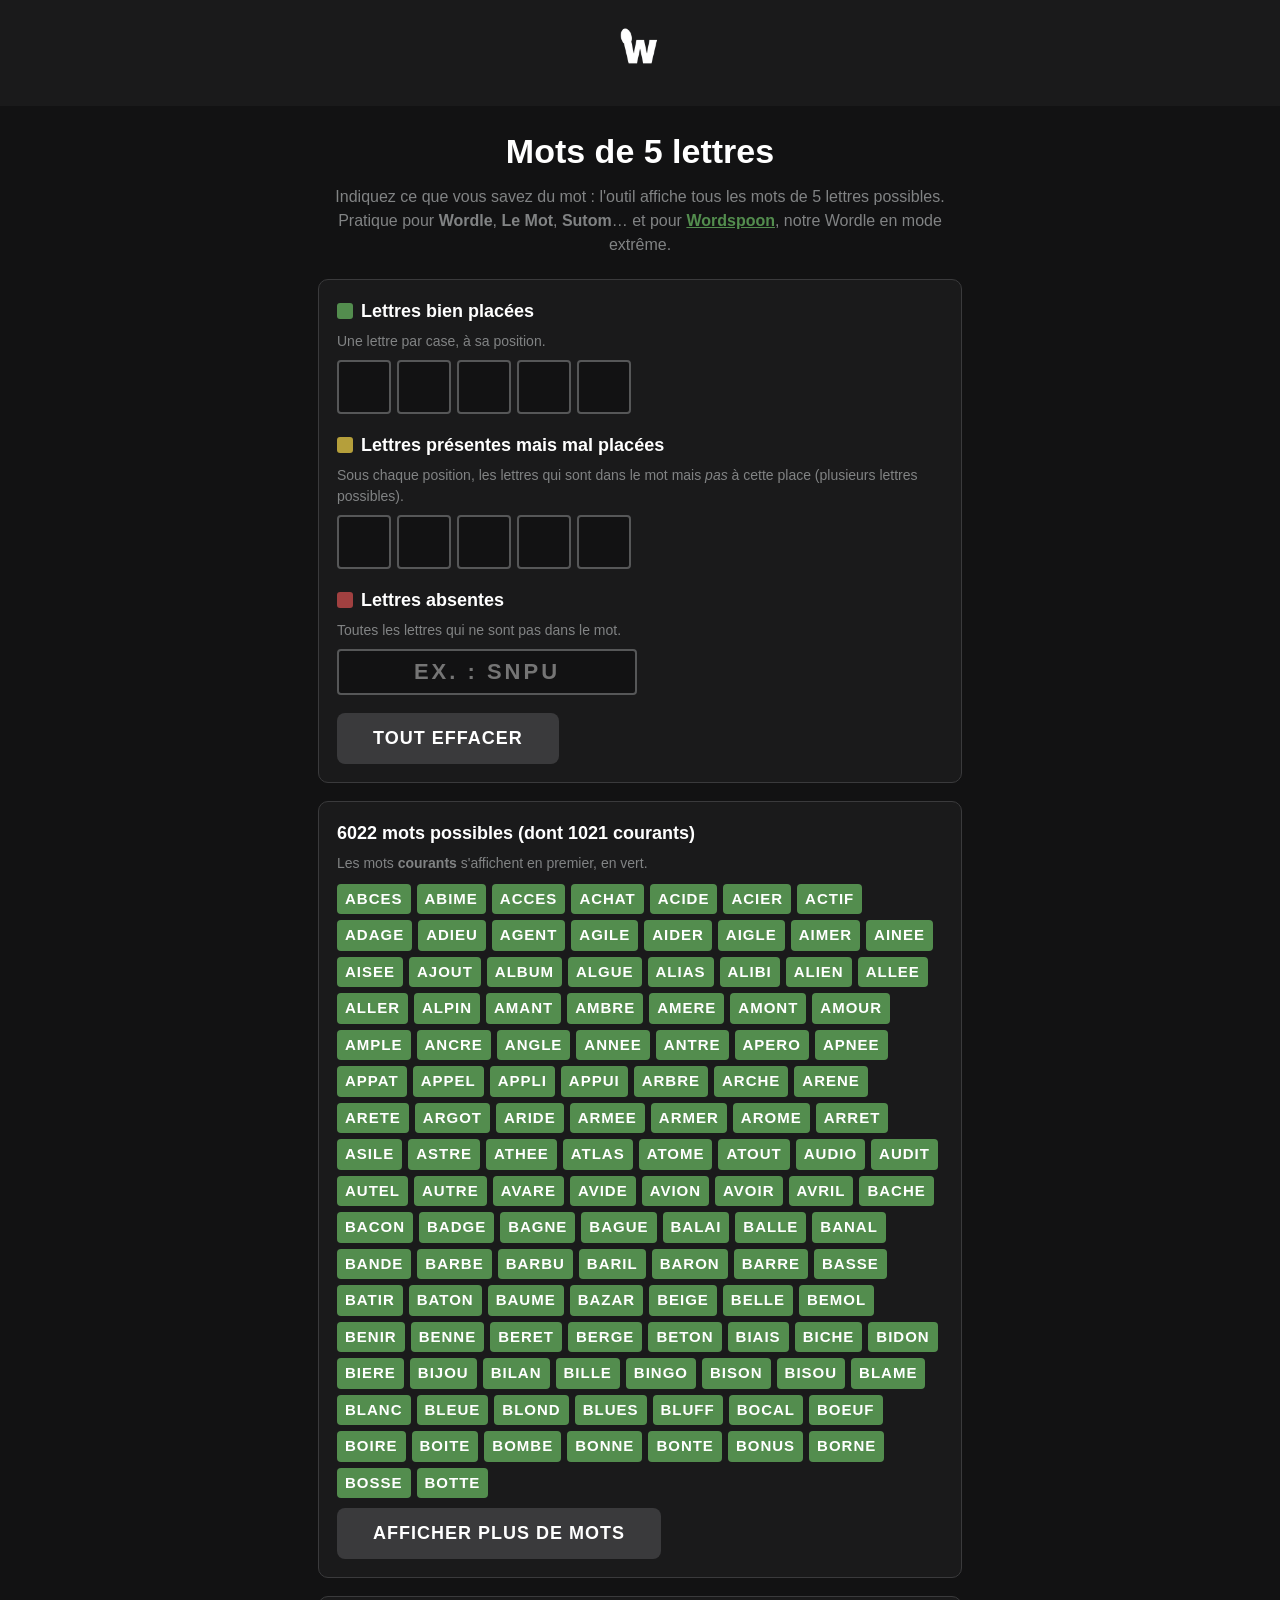
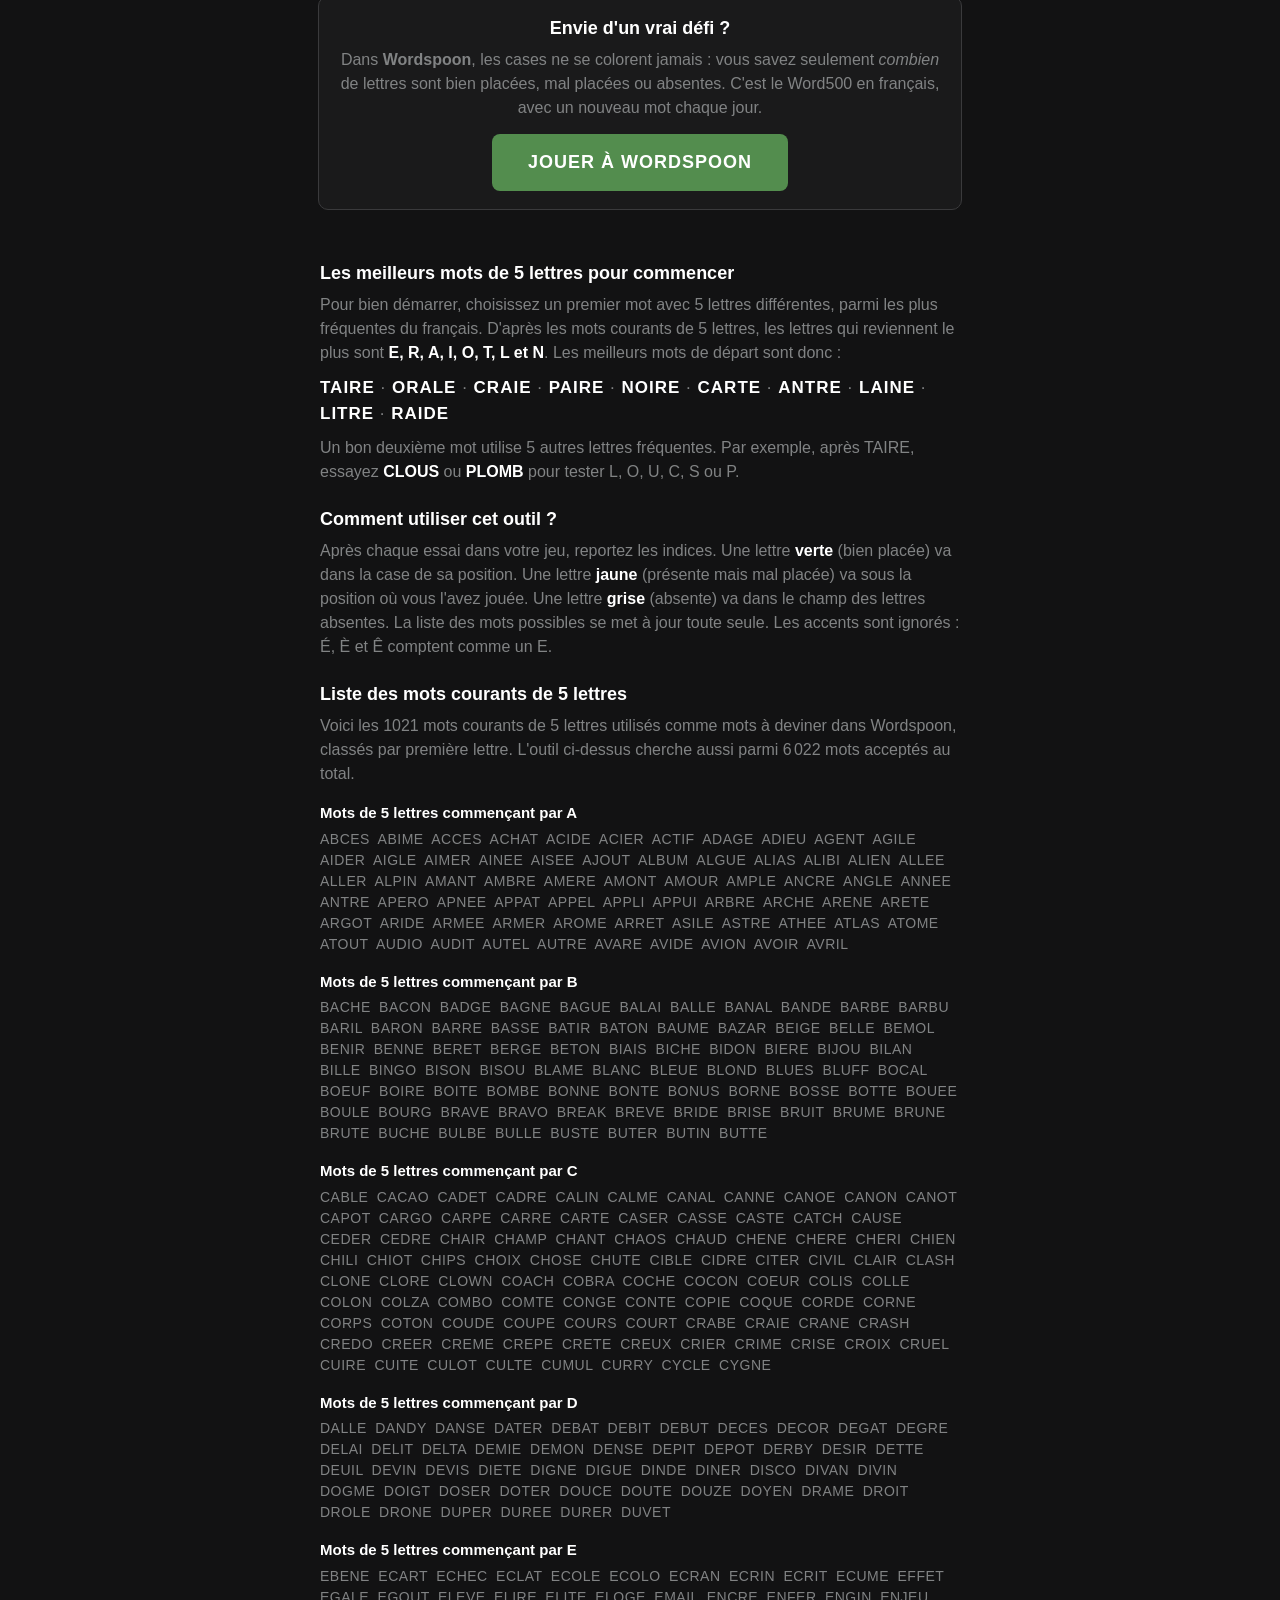
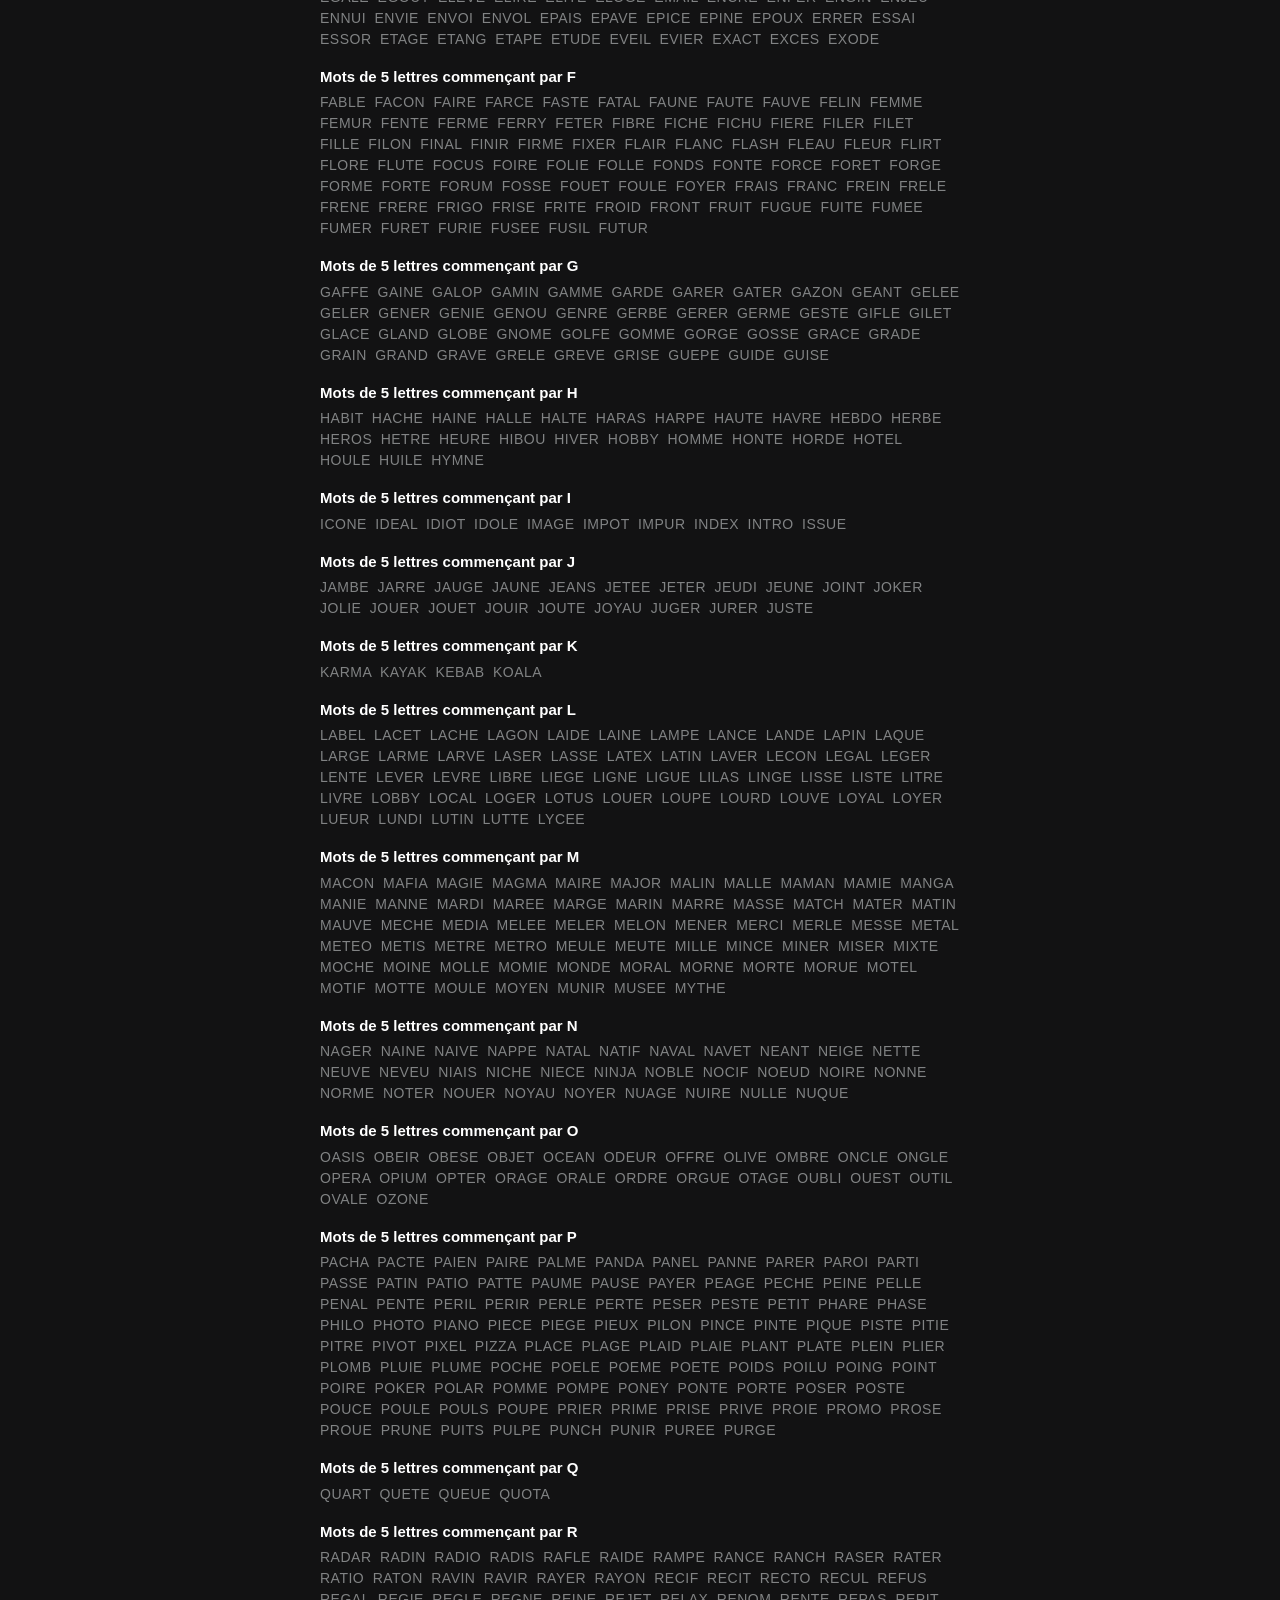
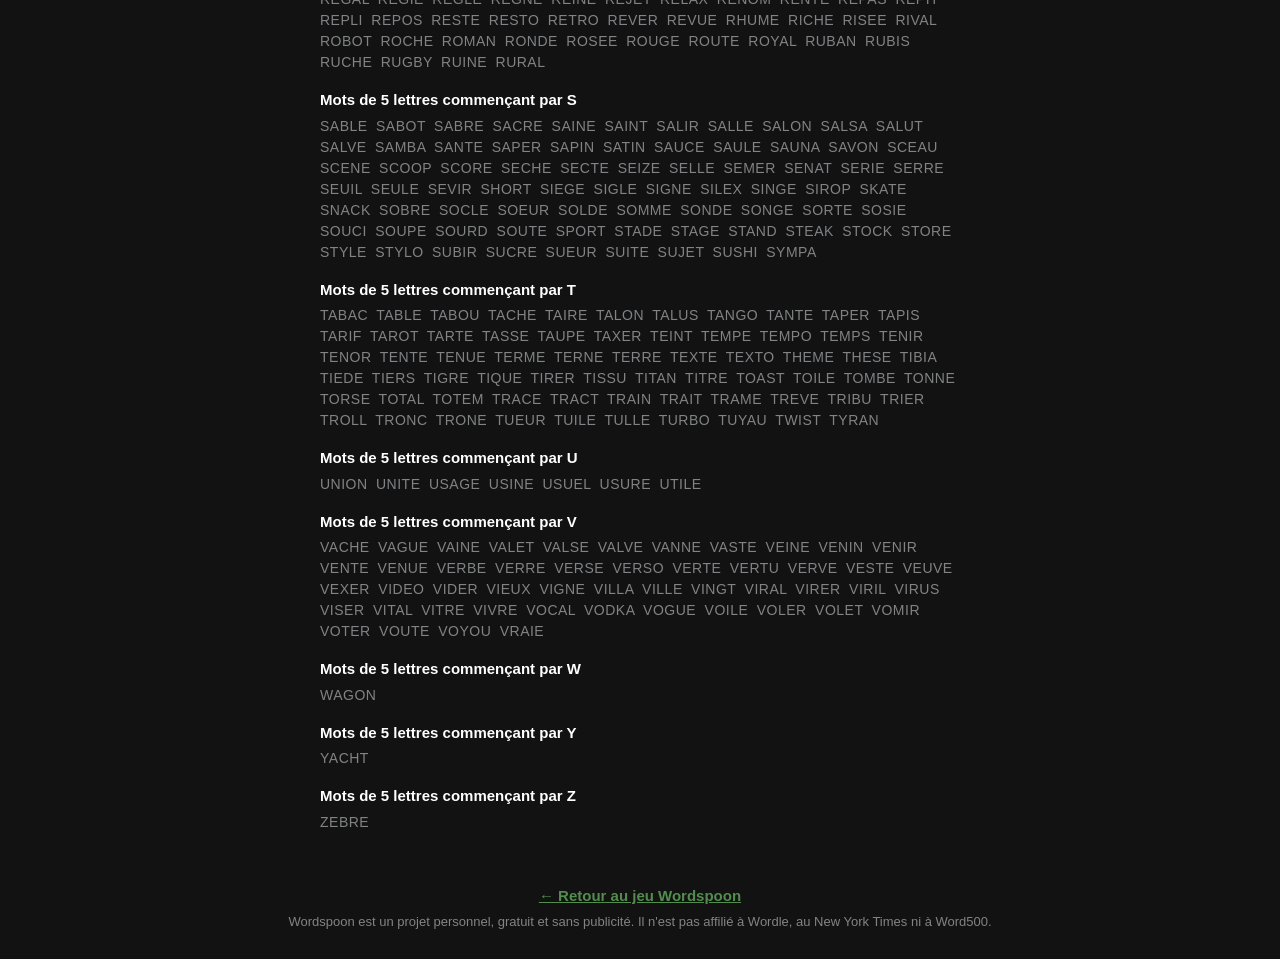
==== mots-5-lettres.html @ eb5b137f "Add files via upload" ====
<!DOCTYPE html>
<html lang="fr">
<head>
    <meta charset="UTF-8">
    <meta name="viewport" content="width=device-width, initial-scale=1.0">
    <title>Mots de 5 lettres : outil gratuit pour trouver le mot (Wordle, Le Mot, Sutom)</title>
    <meta name="description" content="Trouvez tous les mots de 5 lettres possibles en français à partir des lettres bien placées, mal placées et absentes. Outil gratuit d'aide pour Wordle, Le Mot, Sutom et Wordspoon, avec les meilleurs mots pour commencer.">
    <link rel="canonical" href="https://sp0in.github.io/mots-5-lettres.html">
    <meta name="theme-color" content="#121213">

    <meta property="og:type" content="website">
    <meta property="og:site_name" content="Wordspoon">
    <meta property="og:locale" content="fr_FR">
    <meta property="og:url" content="https://sp0in.github.io/mots-5-lettres.html">
    <meta property="og:title" content="Mots de 5 lettres : trouvez le mot en quelques secondes">
    <meta property="og:description" content="Indiquez les lettres que vous connaissez, l'outil vous donne tous les mots possibles.">
    <meta property="og:image" content="https://sp0in.github.io/apercu.png">
    <meta name="twitter:card" content="summary_large_image">

    <link rel="icon" type="image/png" sizes="64x64" href="favicon.png">
    <link rel="apple-touch-icon" href="apple-touch-icon.png">
    <link rel="stylesheet" href="style.css">

    <script data-goatcounter="https://sp0in.goatcounter.com/count" async src="https://gc.zgo.at/count.js"></script>
</head>
<body class="page-outil">

    <header>
        <div class="entete-cote"></div>
        <a href="./" title="Jouer à Wordspoon"><img src="logo.png" alt="Logo Wordspoon" id="logo-site" width="256" height="256"></a>
        <div class="entete-cote droite"></div>
    </header>

    <main class="outil">
        <h1>Mots de 5 lettres</h1>
        <p class="intro">Indiquez ce que vous savez du mot : l'outil affiche tous les mots de 5 lettres possibles. Pratique pour <strong>Wordle</strong>, <strong>Le Mot</strong>, <strong>Sutom</strong>… et pour <a href="./">Wordspoon</a>, notre Wordle en mode extrême.</p>

        <section class="filtres" aria-label="Lettres connues">
            <div class="filtre">
                <h2><span class="pastille vert"></span> Lettres bien placées</h2>
                <p class="aide">Une lettre par case, à sa position.</p>
                <div class="cases-saisie" id="saisie-vertes">
                    <input maxlength="1" aria-label="Lettre 1" autocomplete="off" autocapitalize="characters">
                    <input maxlength="1" aria-label="Lettre 2" autocomplete="off" autocapitalize="characters">
                    <input maxlength="1" aria-label="Lettre 3" autocomplete="off" autocapitalize="characters">
                    <input maxlength="1" aria-label="Lettre 4" autocomplete="off" autocapitalize="characters">
                    <input maxlength="1" aria-label="Lettre 5" autocomplete="off" autocapitalize="characters">
                </div>
            </div>

            <div class="filtre">
                <h2><span class="pastille jaune"></span> Lettres présentes mais mal placées</h2>
                <p class="aide">Sous chaque position, les lettres qui sont dans le mot mais <em>pas</em> à cette place (plusieurs lettres possibles).</p>
                <div class="cases-saisie" id="saisie-jaunes">
                    <input aria-label="Pas en position 1" autocomplete="off" autocapitalize="characters">
                    <input aria-label="Pas en position 2" autocomplete="off" autocapitalize="characters">
                    <input aria-label="Pas en position 3" autocomplete="off" autocapitalize="characters">
                    <input aria-label="Pas en position 4" autocomplete="off" autocapitalize="characters">
                    <input aria-label="Pas en position 5" autocomplete="off" autocapitalize="characters">
                </div>
            </div>

            <div class="filtre">
                <h2><span class="pastille rouge"></span> Lettres absentes</h2>
                <p class="aide">Toutes les lettres qui ne sont pas dans le mot.</p>
                <input id="saisie-absentes" class="saisie-longue" placeholder="ex. : SNPU" aria-label="Lettres absentes" autocomplete="off" autocapitalize="characters">
            </div>

            <button id="btn-effacer" class="btn-action secondaire">Tout effacer</button>
        </section>

        <section class="resultats" aria-live="polite">
            <h2 id="resultats-titre">Mots possibles</h2>
            <p class="aide">Les mots <strong>courants</strong> s'affichent en premier, en vert.</p>
            <div id="resultats-liste"></div>
            <button id="btn-plus" class="btn-action secondaire invisible">Afficher plus de mots</button>
        </section>

        <section class="cta-jeu">
            <h2>Envie d'un vrai défi ?</h2>
            <p>Dans <strong>Wordspoon</strong>, les cases ne se colorent jamais : vous savez seulement <em>combien</em> de lettres sont bien placées, mal placées ou absentes. C'est le Word500 en français, avec un nouveau mot chaque jour.</p>
            <a class="btn-action" href="./">Jouer à Wordspoon</a>
        </section>

        <article class="texte-seo">
            <h2>Les meilleurs mots de 5 lettres pour commencer</h2>
            <p>Pour bien démarrer, choisissez un premier mot avec 5 lettres différentes, parmi les plus fréquentes du français. D'après les mots courants de 5 lettres, les lettres qui reviennent le plus sont <strong>E, R, A, I, O, T, L et N</strong>. Les meilleurs mots de départ sont donc :</p>
            <p class="liste-depart"><strong>TAIRE</strong> · <strong>ORALE</strong> · <strong>CRAIE</strong> · <strong>PAIRE</strong> · <strong>NOIRE</strong> · <strong>CARTE</strong> · <strong>ANTRE</strong> · <strong>LAINE</strong> · <strong>LITRE</strong> · <strong>RAIDE</strong></p>
            <p>Un bon deuxième mot utilise 5 autres lettres fréquentes. Par exemple, après TAIRE, essayez <strong>CLOUS</strong> ou <strong>PLOMB</strong> pour tester L, O, U, C, S ou P.</p>

            <h2>Comment utiliser cet outil ?</h2>
            <p>Après chaque essai dans votre jeu, reportez les indices. Une lettre <strong>verte</strong> (bien placée) va dans la case de sa position. Une lettre <strong>jaune</strong> (présente mais mal placée) va sous la position où vous l'avez jouée. Une lettre <strong>grise</strong> (absente) va dans le champ des lettres absentes. La liste des mots possibles se met à jour toute seule. Les accents sont ignorés : É, È et Ê comptent comme un E.</p>

            <h2>Liste des mots courants de 5 lettres</h2>
            <p>Voici les 1021 mots courants de 5 lettres utilisés comme mots à deviner dans Wordspoon, classés par première lettre. L'outil ci-dessus cherche aussi parmi 6 022 mots acceptés au total.</p>
            <h3>Mots de 5 lettres commençant par A</h3>
            <p class="liste-mots">ABCES ABIME ACCES ACHAT ACIDE ACIER ACTIF ADAGE ADIEU AGENT AGILE AIDER AIGLE AIMER AINEE AISEE AJOUT ALBUM ALGUE ALIAS ALIBI ALIEN ALLEE ALLER ALPIN AMANT AMBRE AMERE AMONT AMOUR AMPLE ANCRE ANGLE ANNEE ANTRE APERO APNEE APPAT APPEL APPLI APPUI ARBRE ARCHE ARENE ARETE ARGOT ARIDE ARMEE ARMER AROME ARRET ASILE ASTRE ATHEE ATLAS ATOME ATOUT AUDIO AUDIT AUTEL AUTRE AVARE AVIDE AVION AVOIR AVRIL</p>
            <h3>Mots de 5 lettres commençant par B</h3>
            <p class="liste-mots">BACHE BACON BADGE BAGNE BAGUE BALAI BALLE BANAL BANDE BARBE BARBU BARIL BARON BARRE BASSE BATIR BATON BAUME BAZAR BEIGE BELLE BEMOL BENIR BENNE BERET BERGE BETON BIAIS BICHE BIDON BIERE BIJOU BILAN BILLE BINGO BISON BISOU BLAME BLANC BLEUE BLOND BLUES BLUFF BOCAL BOEUF BOIRE BOITE BOMBE BONNE BONTE BONUS BORNE BOSSE BOTTE BOUEE BOULE BOURG BRAVE BRAVO BREAK BREVE BRIDE BRISE BRUIT BRUME BRUNE BRUTE BUCHE BULBE BULLE BUSTE BUTER BUTIN BUTTE</p>
            <h3>Mots de 5 lettres commençant par C</h3>
            <p class="liste-mots">CABLE CACAO CADET CADRE CALIN CALME CANAL CANNE CANOE CANON CANOT CAPOT CARGO CARPE CARRE CARTE CASER CASSE CASTE CATCH CAUSE CEDER CEDRE CHAIR CHAMP CHANT CHAOS CHAUD CHENE CHERE CHERI CHIEN CHILI CHIOT CHIPS CHOIX CHOSE CHUTE CIBLE CIDRE CITER CIVIL CLAIR CLASH CLONE CLORE CLOWN COACH COBRA COCHE COCON COEUR COLIS COLLE COLON COLZA COMBO COMTE CONGE CONTE COPIE COQUE CORDE CORNE CORPS COTON COUDE COUPE COURS COURT CRABE CRAIE CRANE CRASH CREDO CREER CREME CREPE CRETE CREUX CRIER CRIME CRISE CROIX CRUEL CUIRE CUITE CULOT CULTE CUMUL CURRY CYCLE CYGNE</p>
            <h3>Mots de 5 lettres commençant par D</h3>
            <p class="liste-mots">DALLE DANDY DANSE DATER DEBAT DEBIT DEBUT DECES DECOR DEGAT DEGRE DELAI DELIT DELTA DEMIE DEMON DENSE DEPIT DEPOT DERBY DESIR DETTE DEUIL DEVIN DEVIS DIETE DIGNE DIGUE DINDE DINER DISCO DIVAN DIVIN DOGME DOIGT DOSER DOTER DOUCE DOUTE DOUZE DOYEN DRAME DROIT DROLE DRONE DUPER DUREE DURER DUVET</p>
            <h3>Mots de 5 lettres commençant par E</h3>
            <p class="liste-mots">EBENE ECART ECHEC ECLAT ECOLE ECOLO ECRAN ECRIN ECRIT ECUME EFFET EGALE EGOUT ELEVE ELIRE ELITE ELOGE EMAIL ENCRE ENFER ENGIN ENJEU ENNUI ENVIE ENVOI ENVOL EPAIS EPAVE EPICE EPINE EPOUX ERRER ESSAI ESSOR ETAGE ETANG ETAPE ETUDE EVEIL EVIER EXACT EXCES EXODE</p>
            <h3>Mots de 5 lettres commençant par F</h3>
            <p class="liste-mots">FABLE FACON FAIRE FARCE FASTE FATAL FAUNE FAUTE FAUVE FELIN FEMME FEMUR FENTE FERME FERRY FETER FIBRE FICHE FICHU FIERE FILER FILET FILLE FILON FINAL FINIR FIRME FIXER FLAIR FLANC FLASH FLEAU FLEUR FLIRT FLORE FLUTE FOCUS FOIRE FOLIE FOLLE FONDS FONTE FORCE FORET FORGE FORME FORTE FORUM FOSSE FOUET FOULE FOYER FRAIS FRANC FREIN FRELE FRENE FRERE FRIGO FRISE FRITE FROID FRONT FRUIT FUGUE FUITE FUMEE FUMER FURET FURIE FUSEE FUSIL FUTUR</p>
            <h3>Mots de 5 lettres commençant par G</h3>
            <p class="liste-mots">GAFFE GAINE GALOP GAMIN GAMME GARDE GARER GATER GAZON GEANT GELEE GELER GENER GENIE GENOU GENRE GERBE GERER GERME GESTE GIFLE GILET GLACE GLAND GLOBE GNOME GOLFE GOMME GORGE GOSSE GRACE GRADE GRAIN GRAND GRAVE GRELE GREVE GRISE GUEPE GUIDE GUISE</p>
            <h3>Mots de 5 lettres commençant par H</h3>
            <p class="liste-mots">HABIT HACHE HAINE HALLE HALTE HARAS HARPE HAUTE HAVRE HEBDO HERBE HEROS HETRE HEURE HIBOU HIVER HOBBY HOMME HONTE HORDE HOTEL HOULE HUILE HYMNE</p>
            <h3>Mots de 5 lettres commençant par I</h3>
            <p class="liste-mots">ICONE IDEAL IDIOT IDOLE IMAGE IMPOT IMPUR INDEX INTRO ISSUE</p>
            <h3>Mots de 5 lettres commençant par J</h3>
            <p class="liste-mots">JAMBE JARRE JAUGE JAUNE JEANS JETEE JETER JEUDI JEUNE JOINT JOKER JOLIE JOUER JOUET JOUIR JOUTE JOYAU JUGER JURER JUSTE</p>
            <h3>Mots de 5 lettres commençant par K</h3>
            <p class="liste-mots">KARMA KAYAK KEBAB KOALA</p>
            <h3>Mots de 5 lettres commençant par L</h3>
            <p class="liste-mots">LABEL LACET LACHE LAGON LAIDE LAINE LAMPE LANCE LANDE LAPIN LAQUE LARGE LARME LARVE LASER LASSE LATEX LATIN LAVER LECON LEGAL LEGER LENTE LEVER LEVRE LIBRE LIEGE LIGNE LIGUE LILAS LINGE LISSE LISTE LITRE LIVRE LOBBY LOCAL LOGER LOTUS LOUER LOUPE LOURD LOUVE LOYAL LOYER LUEUR LUNDI LUTIN LUTTE LYCEE</p>
            <h3>Mots de 5 lettres commençant par M</h3>
            <p class="liste-mots">MACON MAFIA MAGIE MAGMA MAIRE MAJOR MALIN MALLE MAMAN MAMIE MANGA MANIE MANNE MARDI MAREE MARGE MARIN MARRE MASSE MATCH MATER MATIN MAUVE MECHE MEDIA MELEE MELER MELON MENER MERCI MERLE MESSE METAL METEO METIS METRE METRO MEULE MEUTE MILLE MINCE MINER MISER MIXTE MOCHE MOINE MOLLE MOMIE MONDE MORAL MORNE MORTE MORUE MOTEL MOTIF MOTTE MOULE MOYEN MUNIR MUSEE MYTHE</p>
            <h3>Mots de 5 lettres commençant par N</h3>
            <p class="liste-mots">NAGER NAINE NAIVE NAPPE NATAL NATIF NAVAL NAVET NEANT NEIGE NETTE NEUVE NEVEU NIAIS NICHE NIECE NINJA NOBLE NOCIF NOEUD NOIRE NONNE NORME NOTER NOUER NOYAU NOYER NUAGE NUIRE NULLE NUQUE</p>
            <h3>Mots de 5 lettres commençant par O</h3>
            <p class="liste-mots">OASIS OBEIR OBESE OBJET OCEAN ODEUR OFFRE OLIVE OMBRE ONCLE ONGLE OPERA OPIUM OPTER ORAGE ORALE ORDRE ORGUE OTAGE OUBLI OUEST OUTIL OVALE OZONE</p>
            <h3>Mots de 5 lettres commençant par P</h3>
            <p class="liste-mots">PACHA PACTE PAIEN PAIRE PALME PANDA PANEL PANNE PARER PAROI PARTI PASSE PATIN PATIO PATTE PAUME PAUSE PAYER PEAGE PECHE PEINE PELLE PENAL PENTE PERIL PERIR PERLE PERTE PESER PESTE PETIT PHARE PHASE PHILO PHOTO PIANO PIECE PIEGE PIEUX PILON PINCE PINTE PIQUE PISTE PITIE PITRE PIVOT PIXEL PIZZA PLACE PLAGE PLAID PLAIE PLANT PLATE PLEIN PLIER PLOMB PLUIE PLUME POCHE POELE POEME POETE POIDS POILU POING POINT POIRE POKER POLAR POMME POMPE PONEY PONTE PORTE POSER POSTE POUCE POULE POULS POUPE PRIER PRIME PRISE PRIVE PROIE PROMO PROSE PROUE PRUNE PUITS PULPE PUNCH PUNIR PUREE PURGE</p>
            <h3>Mots de 5 lettres commençant par Q</h3>
            <p class="liste-mots">QUART QUETE QUEUE QUOTA</p>
            <h3>Mots de 5 lettres commençant par R</h3>
            <p class="liste-mots">RADAR RADIN RADIO RADIS RAFLE RAIDE RAMPE RANCE RANCH RASER RATER RATIO RATON RAVIN RAVIR RAYER RAYON RECIF RECIT RECTO RECUL REFUS REGAL REGIE REGLE REGNE REINE REJET RELAX RENOM RENTE REPAS REPIT REPLI REPOS RESTE RESTO RETRO REVER REVUE RHUME RICHE RISEE RIVAL ROBOT ROCHE ROMAN RONDE ROSEE ROUGE ROUTE ROYAL RUBAN RUBIS RUCHE RUGBY RUINE RURAL</p>
            <h3>Mots de 5 lettres commençant par S</h3>
            <p class="liste-mots">SABLE SABOT SABRE SACRE SAINE SAINT SALIR SALLE SALON SALSA SALUT SALVE SAMBA SANTE SAPER SAPIN SATIN SAUCE SAULE SAUNA SAVON SCEAU SCENE SCOOP SCORE SECHE SECTE SEIZE SELLE SEMER SENAT SERIE SERRE SEUIL SEULE SEVIR SHORT SIEGE SIGLE SIGNE SILEX SINGE SIROP SKATE SNACK SOBRE SOCLE SOEUR SOLDE SOMME SONDE SONGE SORTE SOSIE SOUCI SOUPE SOURD SOUTE SPORT STADE STAGE STAND STEAK STOCK STORE STYLE STYLO SUBIR SUCRE SUEUR SUITE SUJET SUSHI SYMPA</p>
            <h3>Mots de 5 lettres commençant par T</h3>
            <p class="liste-mots">TABAC TABLE TABOU TACHE TAIRE TALON TALUS TANGO TANTE TAPER TAPIS TARIF TAROT TARTE TASSE TAUPE TAXER TEINT TEMPE TEMPO TEMPS TENIR TENOR TENTE TENUE TERME TERNE TERRE TEXTE TEXTO THEME THESE TIBIA TIEDE TIERS TIGRE TIQUE TIRER TISSU TITAN TITRE TOAST TOILE TOMBE TONNE TORSE TOTAL TOTEM TRACE TRACT TRAIN TRAIT TRAME TREVE TRIBU TRIER TROLL TRONC TRONE TUEUR TUILE TULLE TURBO TUYAU TWIST TYRAN</p>
            <h3>Mots de 5 lettres commençant par U</h3>
            <p class="liste-mots">UNION UNITE USAGE USINE USUEL USURE UTILE</p>
            <h3>Mots de 5 lettres commençant par V</h3>
            <p class="liste-mots">VACHE VAGUE VAINE VALET VALSE VALVE VANNE VASTE VEINE VENIN VENIR VENTE VENUE VERBE VERRE VERSE VERSO VERTE VERTU VERVE VESTE VEUVE VEXER VIDEO VIDER VIEUX VIGNE VILLA VILLE VINGT VIRAL VIRER VIRIL VIRUS VISER VITAL VITRE VIVRE VOCAL VODKA VOGUE VOILE VOLER VOLET VOMIR VOTER VOUTE VOYOU VRAIE</p>
            <h3>Mots de 5 lettres commençant par W</h3>
            <p class="liste-mots">WAGON</p>
            <h3>Mots de 5 lettres commençant par Y</h3>
            <p class="liste-mots">YACHT</p>
            <h3>Mots de 5 lettres commençant par Z</h3>
            <p class="liste-mots">ZEBRE</p>
        </article>
    </main>

    <footer class="pied-outil">
        <a href="./">← Retour au jeu Wordspoon</a>
        <p>Wordspoon est un projet personnel, gratuit et sans publicité. Il n'est pas affilié à Wordle, au New York Times ni à Word500.</p>
    </footer>

    <script src="mots.js"></script>
    <script src="solutions.js"></script>
    <script src="outil-mots.js"></script>
</body>
</html>
---- style.css ----
/* --- 1. VARIABLES --- */
:root {
    --couleur-fond: #121213;
    --couleur-en-tete: #1a1a1b;
    --couleur-texte: #ffffff;
    --couleur-texte-doux: #818384;
    --bordure-vide: #3a3a3c;
    --bordure-remplie: #565758;

    --couleur-correct: #538d4e;
    --couleur-present: #b59f3b;
    --couleur-absent: #3a3a3c;
    --couleur-rouge: #a04040;

    --touche-clavier: #818384;

    /* Taille d'une case : suit la hauteur ET la largeur de l'écran (mobile paysage compris) */
    --taille-case: clamp(22px, min(5.4vh, 10vw), 58px);
    --espace: clamp(3px, 0.8vh, 5px);
}

/* --- 2. GLOBAL --- */
* {
    box-sizing: border-box;
    margin: 0;
    padding: 0;
}

body {
    background-color: var(--couleur-fond);
    color: var(--couleur-texte);
    font-family: 'Clear Sans', 'Helvetica Neue', Arial, sans-serif;
    display: flex;
    flex-direction: column;
    align-items: center;
    min-height: 100vh;
    min-height: 100dvh;
    overflow-x: hidden;
}

button {
    font-family: inherit;
    font-weight: bold;
    border: none;
    cursor: pointer;
    color: var(--couleur-texte);
    touch-action: manipulation;
    user-select: none;
    -webkit-user-select: none;
}

.invisible {
    display: none !important;
}

/* --- 3. EN-TÊTE --- */
header {
    width: 100%;
    background-color: var(--couleur-en-tete);
    display: grid;
    grid-template-columns: 1fr auto 1fr;
    align-items: center;
    padding: clamp(4px, 1.2vh, 12px) clamp(10px, 3vw, 24px);
}

.entete-cote {
    display: flex;
}

.entete-cote.droite {
    justify-content: flex-end;
}

#logo-site {
    height: clamp(40px, 9vh, 80px);
    width: auto;
    cursor: pointer;
    transition: transform 0.2s;
    filter: invert(1);
    touch-action: manipulation;
}

#logo-site:active {
    transform: scale(0.9);
}

.btn-icone {
    width: 38px;
    height: 38px;
    border-radius: 50%;
    background: transparent;
    border: 2px solid var(--bordure-remplie);
    font-size: 20px;
    display: flex;
    align-items: center;
    justify-content: center;
    transition: background-color 0.2s;
}

.btn-icone:hover {
    background-color: var(--bordure-vide);
}

/* --- 4. CHOIX DU MODE --- */
#choix-mode {
    display: flex;
    gap: 4px;
    margin: clamp(6px, 1.5vh, 16px) 0;
    padding: 4px;
    background-color: var(--couleur-en-tete);
    border-radius: 999px;
}

#choix-mode button {
    background: transparent;
    color: var(--couleur-texte-doux);
    padding: clamp(5px, 1vh, 8px) 16px;
    border-radius: 999px;
    font-size: clamp(12px, 1.8vh, 15px);
    transition: background-color 0.2s, color 0.2s;
}

#choix-mode button.actif {
    background-color: var(--couleur-correct);
    color: white;
}

/* --- 5. GRILLE --- */
#ecran-jeu {
    width: 100%;
    min-height: 100vh;
    min-height: 100dvh;
    display: flex;
    flex-direction: column;
    align-items: center;
}

main {
    display: flex;
    flex-direction: column;
    align-items: center;
    flex-grow: 1;
    width: 100%;
}

#grille {
    display: flex;
    flex-direction: column;
    gap: var(--espace);
}

.ligne {
    display: flex;
    gap: var(--espace);
    align-items: center;
    justify-content: center;
}

.lettres {
    display: flex;
    gap: var(--espace);
}

.case {
    width: var(--taille-case);
    height: var(--taille-case);
    border: 2px solid var(--bordure-vide);
    display: flex;
    justify-content: center;
    align-items: center;
    font-size: calc(var(--taille-case) * 0.55);
    font-weight: bold;
    text-transform: uppercase;
    user-select: none;
    -webkit-user-select: none;
    touch-action: manipulation;
    transition: background-color 0.2s, border-color 0.2s, transform 0.4s ease;
}

.case[data-remplie] {
    border-color: var(--bordure-remplie);
}

.ligne.validee .case {
    cursor: pointer;
}

.case.correct {
    background-color: var(--couleur-correct);
    border-color: var(--couleur-correct);
    color: white;
}

.case.present {
    background-color: var(--couleur-present);
    border-color: var(--couleur-present);
    color: white;
}

.case.absent {
    background-color: var(--couleur-absent);
    border-color: var(--couleur-absent);
    color: white;
}

/* Annotations du joueur */
.case.pred-rouge {
    background-color: var(--couleur-rouge);
    border-color: var(--couleur-rouge);
    color: white;
}

.case.pred-jaune {
    background-color: var(--couleur-present);
    border-color: var(--couleur-present);
    color: white;
}

.case.pred-vert {
    background-color: var(--couleur-correct);
    border-color: var(--couleur-correct);
    color: white;
}

/* Lettres prouvées absentes */
.case.auto-rouge {
    background-color: var(--couleur-rouge);
    border-color: var(--couleur-rouge);
    color: white;
    cursor: not-allowed !important;
}

.case.pop {
    animation: pop 0.1s ease-in-out;
}

@keyframes pop {
    50% { transform: scale(1.1); }
    100% { transform: scale(1); }
}

.shake {
    animation: shake 0.5s;
}

@keyframes shake {
    0%, 100% { transform: translateX(0); }
    20%, 60% { transform: translateX(-5px); }
    40%, 80% { transform: translateX(5px); }
}

/* --- 6. COMPTEURS --- */
.indicateurs {
    display: flex;
    gap: var(--espace);
    margin-left: clamp(5px, 2vw, 15px);
}

.indicateur-carre {
    width: var(--taille-case);
    height: var(--taille-case);
    border: 1px solid var(--bordure-vide);
    display: flex;
    justify-content: center;
    align-items: center;
    font-weight: bold;
    font-size: calc(var(--taille-case) * 0.42);
    color: white;
    opacity: 0.15;
    user-select: none;
    -webkit-user-select: none;
    cursor: default;
    transition: all 0.4s ease;
}

.ligne.validee .indicateur-carre {
    opacity: 1;
    border-color: var(--bordure-remplie);
}

.ind-vert { background-color: var(--couleur-correct); }
.ind-jaune { background-color: var(--couleur-present); }
.ind-rouge { background-color: var(--couleur-rouge); }

/* --- 7. ZONE DU BAS : CLAVIER / ÉCRAN DE FIN --- */
#zone-bas {
    display: grid;
    width: 100%;
    margin: auto 0;
    padding: clamp(6px, 1.5vh, 16px) 0;
    justify-items: center;
}

#clavier, #ecran-fin {
    grid-area: 1 / 1;
    width: 100%;
    max-width: 500px;
}

#clavier {
    display: flex;
    flex-direction: column;
    gap: clamp(4px, 0.9vh, 8px);
    padding: 0 clamp(4px, 1.5vw, 10px);
}

.ligne-clavier {
    display: flex;
    justify-content: center;
    gap: clamp(4px, 1vw, 6px);
}

#clavier button {
    flex: 1;
    height: clamp(34px, 6.8vh, 58px);
    border-radius: 4px;
    background-color: var(--touche-clavier);
    font-size: clamp(15px, 2.6vh, 22px);
    text-transform: uppercase;
    display: flex;
    align-items: center;
    justify-content: center;
    transition: transform 0.1s ease, background-color 0.2s, opacity 0.2s;
}

#clavier button.touche-large {
    flex: 1.5;
    font-size: clamp(12px, 2vh, 16px);
}

#clavier button:active {
    transform: scale(0.9);
}

#clavier button.assombrie {
    background-color: #222222;
    color: #555555;
    opacity: 0.5;
}

.transition-fondue {
    transition: opacity 0.5s ease, transform 0.5s ease;
    opacity: 1;
    transform: translateY(0);
}

.transition-fondue.cache {
    opacity: 0;
    transform: translateY(15px);
    pointer-events: none;
}

#ecran-fin {
    padding: 0 clamp(10px, 3vh, 20px);
    display: flex;
    flex-direction: column;
    align-items: center;
    gap: clamp(8px, 1.6vh, 15px);
    text-align: center;
    background-color: var(--couleur-fond);
}

#fin-titre {
    font-size: clamp(22px, 4vh, 32px);
}

#fin-texte,
#fin-compte-a-rebours {
    font-size: clamp(14px, 2.2vh, 18px);
    color: var(--couleur-texte-doux);
}

#fin-compte-a-rebours:empty {
    display: none;
}

.fin-boutons {
    display: flex;
    gap: 10px;
    flex-wrap: wrap;
    justify-content: center;
}

.btn-action {
    padding: clamp(10px, 1.8vh, 15px) clamp(22px, 5vw, 36px);
    background-color: var(--couleur-correct);
    color: white;
    font-size: clamp(14px, 2.2vh, 18px);
    border-radius: 8px;
    text-transform: uppercase;
    letter-spacing: 1px;
    transition: background-color 0.2s, transform 0.1s;
}

.btn-action:hover {
    background-color: #45753f;
}

.btn-action.secondaire {
    background-color: var(--bordure-vide);
}

.btn-action.secondaire:hover {
    background-color: var(--bordure-remplie);
}

.btn-action:active {
    transform: scale(0.95);
}

/* --- 8. FENÊTRES (aide, stats) --- */
.modale {
    position: fixed;
    inset: 0;
    background-color: rgba(0, 0, 0, 0.6);
    display: flex;
    align-items: center;
    justify-content: center;
    padding: 16px;
    z-index: 500;
    animation: apparition 0.2s ease;
}

@keyframes apparition {
    from { opacity: 0; }
    to { opacity: 1; }
}

.modale-contenu {
    position: relative;
    background-color: var(--couleur-en-tete);
    border: 1px solid var(--bordure-vide);
    border-radius: 10px;
    width: 100%;
    max-width: 460px;
    max-height: 100%;
    overflow-y: auto;
    padding: 24px 22px;
    line-height: 1.45;
    font-size: 15px;
}

.modale-contenu h2 {
    text-align: center;
    margin-bottom: 14px;
    font-size: 20px;
    text-transform: uppercase;
    letter-spacing: 1px;
}

.modale-contenu h3 {
    font-size: 14px;
    text-transform: uppercase;
    letter-spacing: 1px;
    margin: 18px 0 10px;
    text-align: center;
}

.modale-contenu p,
.modale-contenu ul {
    margin-bottom: 10px;
}

.modale-contenu ul {
    list-style: none;
}

.modale-contenu li {
    display: flex;
    align-items: center;
    gap: 8px;
    margin-bottom: 4px;
}

.modale-fermer {
    position: absolute;
    top: 8px;
    right: 10px;
    background: transparent;
    font-size: 28px;
    line-height: 1;
    color: var(--couleur-texte-doux);
    padding: 4px 8px;
}

.modale-fermer:hover {
    color: var(--couleur-texte);
}

.modale-ok {
    display: block;
    margin: 16px auto 0;
}

.sous-titre {
    text-align: center;
    color: var(--couleur-texte-doux);
    margin-top: -8px;
}

.exemple-ligne {
    display: flex;
    gap: 4px;
    justify-content: center;
    margin: 12px 0;
}

.exemple-lettres {
    display: flex;
    gap: 4px;
    margin-right: 8px;
}

.case.mini,
.indicateur-carre.mini {
    width: 34px;
    height: 34px;
    font-size: 18px;
    opacity: 1;
    border-color: var(--bordure-remplie);
}

.pastille {
    width: 16px;
    height: 16px;
    border-radius: 3px;
    flex-shrink: 0;
}

.pastille.vert { background-color: var(--couleur-correct); }
.pastille.jaune { background-color: var(--couleur-present); }
.pastille.rouge { background-color: var(--couleur-rouge); }

.stats-chiffres {
    display: grid;
    grid-template-columns: repeat(4, 1fr);
    gap: 6px;
    text-align: center;
}

.stats-chiffres span {
    display: block;
    font-size: 30px;
    font-weight: bold;
}

.stats-chiffres small {
    font-size: 12px;
    color: var(--couleur-texte-doux);
}

.barre-ligne {
    display: flex;
    align-items: center;
    gap: 6px;
    margin-bottom: 4px;
    font-size: 14px;
}

.barre-ligne span {
    width: 12px;
    text-align: right;
}

.barre {
    background-color: var(--bordure-vide);
    text-align: right;
    padding: 1px 6px;
    font-weight: bold;
    min-width: 22px;
}

.barre.actuelle {
    background-color: var(--couleur-correct);
}

/* --- 9. NOTIFICATION --- */
.notification {
    position: fixed;
    top: 22%;
    left: 50%;
    transform: translateX(-50%);
    background-color: var(--couleur-texte);
    color: var(--couleur-fond);
    padding: 12px 20px;
    border-radius: 5px;
    font-weight: bold;
    transition: opacity 0.3s ease;
    z-index: 1000;
    white-space: nowrap;
}

.notification.cache {
    opacity: 0;
    pointer-events: none;
}

/* --- 10. ÉCRANS PEU HAUTS (mobile en paysage) --- */
@media (max-height: 500px) {
    header {
        padding: 3px 12px;
    }

    #logo-site {
        height: 30px;
    }

    .btn-icone {
        width: 30px;
        height: 30px;
        font-size: 16px;
    }

    #choix-mode {
        margin: 4px 0;
        padding: 2px;
    }

    #choix-mode button {
        padding: 3px 12px;
        font-size: 12px;
    }

    #zone-bas {
        padding: 6px 0 4px;
    }

    #clavier {
        gap: 4px;
    }

    #clavier button {
        height: 28px;
        font-size: 14px;
    }
}

/* --- 11. PRÉSENTATION (bas de page) --- */
#a-propos {
    width: 100%;
    max-width: 640px;
    padding: 40px 20px 30px;
    margin-top: 30px;
    border-top: 1px solid var(--bordure-vide);
    color: var(--couleur-texte-doux);
    line-height: 1.55;
    font-size: 15px;
}

#a-propos h2 {
    color: var(--couleur-texte);
    font-size: 20px;
    margin-bottom: 12px;
}

#a-propos h3 {
    color: var(--couleur-texte);
    font-size: 16px;
    margin: 20px 0 6px;
}

#a-propos strong {
    color: var(--couleur-texte);
}

#a-propos a {
    color: var(--couleur-correct);
    font-weight: bold;
}

#a-propos .pied-de-page {
    margin-top: 28px;
    font-size: 13px;
    text-align: center;
}

/* Visible uniquement pour les lecteurs d'écran et les moteurs de recherche */
.lecteur-ecran {
    position: absolute;
    width: 1px;
    height: 1px;
    overflow: hidden;
    clip: rect(0 0 0 0);
    white-space: nowrap;
}

/* --- 12. PAGE « MOTS DE 5 LETTRES » --- */
.outil {
    max-width: 680px;
    padding: 20px 18px 10px;
    align-items: stretch;
    line-height: 1.5;
}

.outil h1 {
    text-align: center;
    font-size: clamp(26px, 5vw, 34px);
    margin-bottom: 8px;
}

.outil h2 {
    font-size: 18px;
    margin-bottom: 6px;
    display: flex;
    align-items: center;
    gap: 8px;
}

.outil a {
    color: var(--couleur-correct);
    font-weight: bold;
}

.outil .intro {
    text-align: center;
    color: var(--couleur-texte-doux);
    margin-bottom: 22px;
}

.outil .aide {
    color: var(--couleur-texte-doux);
    font-size: 14px;
    margin-bottom: 8px;
}

.filtres, .resultats, .cta-jeu {
    background-color: var(--couleur-en-tete);
    border: 1px solid var(--bordure-vide);
    border-radius: 10px;
    padding: 18px;
    margin-bottom: 18px;
}

.filtre {
    margin-bottom: 18px;
}

.cases-saisie {
    display: flex;
    gap: 6px;
}

.cases-saisie input,
.saisie-longue {
    background-color: var(--couleur-fond);
    color: var(--couleur-texte);
    border: 2px solid var(--bordure-remplie);
    border-radius: 4px;
    font-family: inherit;
    font-weight: bold;
    font-size: 22px;
    text-transform: uppercase;
    text-align: center;
    outline: none;
}

.cases-saisie input {
    width: 54px;
    height: 54px;
    min-width: 0;
    flex: 0 1 54px;
}

#saisie-jaunes input {
    font-size: 15px;
    letter-spacing: 1px;
}


#saisie-vertes input:focus { border-color: var(--couleur-correct); }
#saisie-jaunes input:focus { border-color: var(--couleur-present); }
.saisie-longue:focus { border-color: var(--couleur-rouge); }

.saisie-longue {
    width: 100%;
    max-width: 300px;
    height: 46px;
    letter-spacing: 3px;
}

#resultats-liste {
    display: flex;
    flex-wrap: wrap;
    gap: 6px;
    margin: 10px 0;
}

.mot-resultat {
    padding: 4px 8px;
    border-radius: 4px;
    background-color: var(--bordure-vide);
    font-weight: bold;
    letter-spacing: 1px;
    font-size: 15px;
}

.mot-resultat.courant {
    background-color: var(--couleur-correct);
}

.cta-jeu {
    text-align: center;
}

.cta-jeu h2 {
    justify-content: center;
}

.cta-jeu p {
    color: var(--couleur-texte-doux);
    margin-bottom: 14px;
}

.cta-jeu .btn-action {
    display: inline-block;
    text-decoration: none;
    color: white;
}

.texte-seo {
    color: var(--couleur-texte-doux);
    padding: 10px 2px;
}

.texte-seo h2 {
    color: var(--couleur-texte);
    margin-top: 22px;
}

.texte-seo h3 {
    color: var(--couleur-texte);
    font-size: 15px;
    margin: 16px 0 4px;
}

.texte-seo strong {
    color: var(--couleur-texte);
}

.texte-seo p {
    margin-bottom: 10px;
}

.liste-depart {
    font-size: 17px;
    letter-spacing: 1px;
}

.liste-mots {
    font-size: 14px;
    word-spacing: 4px;
    letter-spacing: 0.5px;
}

.pied-outil {
    text-align: center;
    padding: 24px 16px 30px;
    color: var(--couleur-texte-doux);
    font-size: 13px;
}

.pied-outil a {
    display: inline-block;
    color: var(--couleur-correct);
    font-weight: bold;
    font-size: 15px;
    margin-bottom: 10px;
}
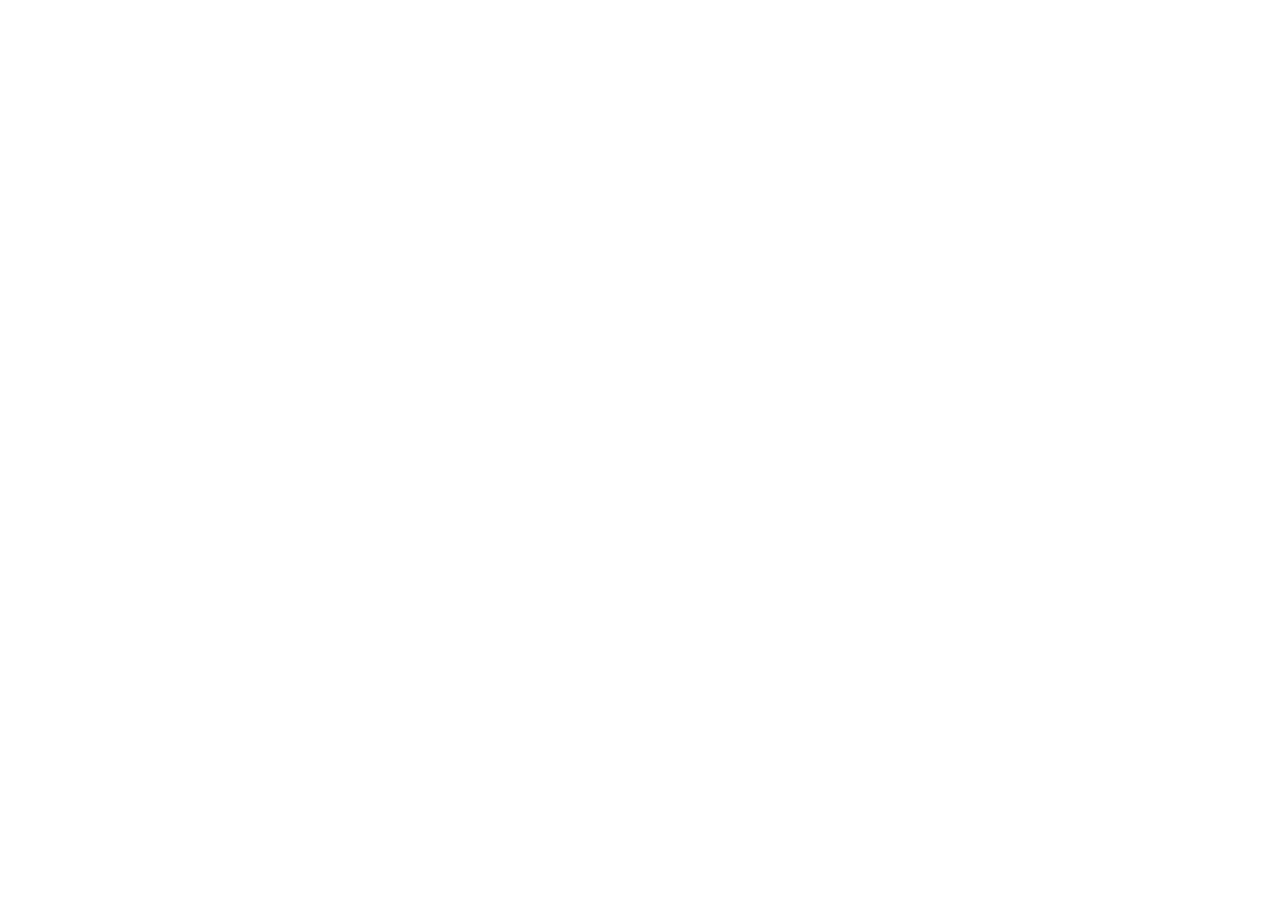
==== commit ecedae7f: "Add files via upload" ====
--- a/mots-5-lettres.html
+++ b/mots-5-lettres.html
@@ -2,157 +2,18 @@
 <html lang="fr">
 <head>
     <meta charset="UTF-8">
-    <meta name="viewport" content="width=device-width, initial-scale=1.0">
-    <title>Mots de 5 lettres : outil gratuit pour trouver le mot (Wordle, Le Mot, Sutom)</title>
-    <meta name="description" content="Trouvez tous les mots de 5 lettres possibles en français à partir des lettres bien placées, mal placées et absentes. Outil gratuit d'aide pour Wordle, Le Mot, Sutom et Wordspoon, avec les meilleurs mots pour commencer.">
-    <link rel="canonical" href="https://sp0in.github.io/mots-5-lettres.html">
-    <meta name="theme-color" content="#121213">
-
-    <meta property="og:type" content="website">
-    <meta property="og:site_name" content="Wordspoon">
-    <meta property="og:locale" content="fr_FR">
-    <meta property="og:url" content="https://sp0in.github.io/mots-5-lettres.html">
-    <meta property="og:title" content="Mots de 5 lettres : trouvez le mot en quelques secondes">
-    <meta property="og:description" content="Indiquez les lettres que vous connaissez, l'outil vous donne tous les mots possibles.">
-    <meta property="og:image" content="https://sp0in.github.io/apercu.png">
-    <meta name="twitter:card" content="summary_large_image">
-
-    <link rel="icon" type="image/png" sizes="64x64" href="favicon.png">
-    <link rel="apple-touch-icon" href="apple-touch-icon.png">
-    <link rel="stylesheet" href="style.css">
-
-    <script data-goatcounter="https://sp0in.goatcounter.com/count" async src="https://gc.zgo.at/count.js"></script>
+    <title>Wordspoon a déménagé</title>
+    <!-- Wordspoon a déménagé : cette page renvoie vers la nouvelle adresse -->
+    <link rel="canonical" href="https://wordspoon.github.io/mots-5-lettres.html">
+    <meta name="robots" content="noindex, follow">
+    <meta http-equiv="refresh" content="0; url=https://wordspoon.github.io/mots-5-lettres.html">
+    <script>
+        // Garde le chemin de la page demandée (utile pour 404.html)
+        location.replace("https://wordspoon.github.io" + "/mots-5-lettres.html" + location.search + location.hash);
+    </script>
+    <style>body{background:#121213;color:#fff;font-family:Arial,sans-serif;text-align:center;padding:60px 20px}a{color:#538d4e}</style>
 </head>
-<body class="page-outil">
-
-    <header>
-        <div class="entete-cote"></div>
-        <a href="./" title="Jouer à Wordspoon"><img src="logo.png" alt="Logo Wordspoon" id="logo-site" width="256" height="256"></a>
-        <div class="entete-cote droite"></div>
-    </header>
-
-    <main class="outil">
-        <h1>Mots de 5 lettres</h1>
-        <p class="intro">Indiquez ce que vous savez du mot : l'outil affiche tous les mots de 5 lettres possibles. Pratique pour <strong>Wordle</strong>, <strong>Le Mot</strong>, <strong>Sutom</strong>… et pour <a href="./">Wordspoon</a>, notre Wordle en mode extrême.</p>
-
-        <section class="filtres" aria-label="Lettres connues">
-            <div class="filtre">
-                <h2><span class="pastille vert"></span> Lettres bien placées</h2>
-                <p class="aide">Une lettre par case, à sa position.</p>
-                <div class="cases-saisie" id="saisie-vertes">
-                    <input maxlength="1" aria-label="Lettre 1" autocomplete="off" autocapitalize="characters">
-                    <input maxlength="1" aria-label="Lettre 2" autocomplete="off" autocapitalize="characters">
-                    <input maxlength="1" aria-label="Lettre 3" autocomplete="off" autocapitalize="characters">
-                    <input maxlength="1" aria-label="Lettre 4" autocomplete="off" autocapitalize="characters">
-                    <input maxlength="1" aria-label="Lettre 5" autocomplete="off" autocapitalize="characters">
-                </div>
-            </div>
-
-            <div class="filtre">
-                <h2><span class="pastille jaune"></span> Lettres présentes mais mal placées</h2>
-                <p class="aide">Sous chaque position, les lettres qui sont dans le mot mais <em>pas</em> à cette place (plusieurs lettres possibles).</p>
-                <div class="cases-saisie" id="saisie-jaunes">
-                    <input aria-label="Pas en position 1" autocomplete="off" autocapitalize="characters">
-                    <input aria-label="Pas en position 2" autocomplete="off" autocapitalize="characters">
-                    <input aria-label="Pas en position 3" autocomplete="off" autocapitalize="characters">
-                    <input aria-label="Pas en position 4" autocomplete="off" autocapitalize="characters">
-                    <input aria-label="Pas en position 5" autocomplete="off" autocapitalize="characters">
-                </div>
-            </div>
-
-            <div class="filtre">
-                <h2><span class="pastille rouge"></span> Lettres absentes</h2>
-                <p class="aide">Toutes les lettres qui ne sont pas dans le mot.</p>
-                <input id="saisie-absentes" class="saisie-longue" placeholder="ex. : SNPU" aria-label="Lettres absentes" autocomplete="off" autocapitalize="characters">
-            </div>
-
-            <button id="btn-effacer" class="btn-action secondaire">Tout effacer</button>
-        </section>
-
-        <section class="resultats" aria-live="polite">
-            <h2 id="resultats-titre">Mots possibles</h2>
-            <p class="aide">Les mots <strong>courants</strong> s'affichent en premier, en vert.</p>
-            <div id="resultats-liste"></div>
-            <button id="btn-plus" class="btn-action secondaire invisible">Afficher plus de mots</button>
-        </section>
-
-        <section class="cta-jeu">
-            <h2>Envie d'un vrai défi ?</h2>
-            <p>Dans <strong>Wordspoon</strong>, les cases ne se colorent jamais : vous savez seulement <em>combien</em> de lettres sont bien placées, mal placées ou absentes. C'est le Word500 en français, avec un nouveau mot chaque jour.</p>
-            <a class="btn-action" href="./">Jouer à Wordspoon</a>
-        </section>
-
-        <article class="texte-seo">
-            <h2>Les meilleurs mots de 5 lettres pour commencer</h2>
-            <p>Pour bien démarrer, choisissez un premier mot avec 5 lettres différentes, parmi les plus fréquentes du français. D'après les mots courants de 5 lettres, les lettres qui reviennent le plus sont <strong>E, R, A, I, O, T, L et N</strong>. Les meilleurs mots de départ sont donc :</p>
-            <p class="liste-depart"><strong>TAIRE</strong> · <strong>ORALE</strong> · <strong>CRAIE</strong> · <strong>PAIRE</strong> · <strong>NOIRE</strong> · <strong>CARTE</strong> · <strong>ANTRE</strong> · <strong>LAINE</strong> · <strong>LITRE</strong> · <strong>RAIDE</strong></p>
-            <p>Un bon deuxième mot utilise 5 autres lettres fréquentes. Par exemple, après TAIRE, essayez <strong>CLOUS</strong> ou <strong>PLOMB</strong> pour tester L, O, U, C, S ou P.</p>
-
-            <h2>Comment utiliser cet outil ?</h2>
-            <p>Après chaque essai dans votre jeu, reportez les indices. Une lettre <strong>verte</strong> (bien placée) va dans la case de sa position. Une lettre <strong>jaune</strong> (présente mais mal placée) va sous la position où vous l'avez jouée. Une lettre <strong>grise</strong> (absente) va dans le champ des lettres absentes. La liste des mots possibles se met à jour toute seule. Les accents sont ignorés : É, È et Ê comptent comme un E.</p>
-
-            <h2>Liste des mots courants de 5 lettres</h2>
-            <p>Voici les 1021 mots courants de 5 lettres utilisés comme mots à deviner dans Wordspoon, classés par première lettre. L'outil ci-dessus cherche aussi parmi 6 022 mots acceptés au total.</p>
-            <h3>Mots de 5 lettres commençant par A</h3>
-            <p class="liste-mots">ABCES ABIME ACCES ACHAT ACIDE ACIER ACTIF ADAGE ADIEU AGENT AGILE AIDER AIGLE AIMER AINEE AISEE AJOUT ALBUM ALGUE ALIAS ALIBI ALIEN ALLEE ALLER ALPIN AMANT AMBRE AMERE AMONT AMOUR AMPLE ANCRE ANGLE ANNEE ANTRE APERO APNEE APPAT APPEL APPLI APPUI ARBRE ARCHE ARENE ARETE ARGOT ARIDE ARMEE ARMER AROME ARRET ASILE ASTRE ATHEE ATLAS ATOME ATOUT AUDIO AUDIT AUTEL AUTRE AVARE AVIDE AVION AVOIR AVRIL</p>
-            <h3>Mots de 5 lettres commençant par B</h3>
-            <p class="liste-mots">BACHE BACON BADGE BAGNE BAGUE BALAI BALLE BANAL BANDE BARBE BARBU BARIL BARON BARRE BASSE BATIR BATON BAUME BAZAR BEIGE BELLE BEMOL BENIR BENNE BERET BERGE BETON BIAIS BICHE BIDON BIERE BIJOU BILAN BILLE BINGO BISON BISOU BLAME BLANC BLEUE BLOND BLUES BLUFF BOCAL BOEUF BOIRE BOITE BOMBE BONNE BONTE BONUS BORNE BOSSE BOTTE BOUEE BOULE BOURG BRAVE BRAVO BREAK BREVE BRIDE BRISE BRUIT BRUME BRUNE BRUTE BUCHE BULBE BULLE BUSTE BUTER BUTIN BUTTE</p>
-            <h3>Mots de 5 lettres commençant par C</h3>
-            <p class="liste-mots">CABLE CACAO CADET CADRE CALIN CALME CANAL CANNE CANOE CANON CANOT CAPOT CARGO CARPE CARRE CARTE CASER CASSE CASTE CATCH CAUSE CEDER CEDRE CHAIR CHAMP CHANT CHAOS CHAUD CHENE CHERE CHERI CHIEN CHILI CHIOT CHIPS CHOIX CHOSE CHUTE CIBLE CIDRE CITER CIVIL CLAIR CLASH CLONE CLORE CLOWN COACH COBRA COCHE COCON COEUR COLIS COLLE COLON COLZA COMBO COMTE CONGE CONTE COPIE COQUE CORDE CORNE CORPS COTON COUDE COUPE COURS COURT CRABE CRAIE CRANE CRASH CREDO CREER CREME CREPE CRETE CREUX CRIER CRIME CRISE CROIX CRUEL CUIRE CUITE CULOT CULTE CUMUL CURRY CYCLE CYGNE</p>
-            <h3>Mots de 5 lettres commençant par D</h3>
-            <p class="liste-mots">DALLE DANDY DANSE DATER DEBAT DEBIT DEBUT DECES DECOR DEGAT DEGRE DELAI DELIT DELTA DEMIE DEMON DENSE DEPIT DEPOT DERBY DESIR DETTE DEUIL DEVIN DEVIS DIETE DIGNE DIGUE DINDE DINER DISCO DIVAN DIVIN DOGME DOIGT DOSER DOTER DOUCE DOUTE DOUZE DOYEN DRAME DROIT DROLE DRONE DUPER DUREE DURER DUVET</p>
-            <h3>Mots de 5 lettres commençant par E</h3>
-            <p class="liste-mots">EBENE ECART ECHEC ECLAT ECOLE ECOLO ECRAN ECRIN ECRIT ECUME EFFET EGALE EGOUT ELEVE ELIRE ELITE ELOGE EMAIL ENCRE ENFER ENGIN ENJEU ENNUI ENVIE ENVOI ENVOL EPAIS EPAVE EPICE EPINE EPOUX ERRER ESSAI ESSOR ETAGE ETANG ETAPE ETUDE EVEIL EVIER EXACT EXCES EXODE</p>
-            <h3>Mots de 5 lettres commençant par F</h3>
-            <p class="liste-mots">FABLE FACON FAIRE FARCE FASTE FATAL FAUNE FAUTE FAUVE FELIN FEMME FEMUR FENTE FERME FERRY FETER FIBRE FICHE FICHU FIERE FILER FILET FILLE FILON FINAL FINIR FIRME FIXER FLAIR FLANC FLASH FLEAU FLEUR FLIRT FLORE FLUTE FOCUS FOIRE FOLIE FOLLE FONDS FONTE FORCE FORET FORGE FORME FORTE FORUM FOSSE FOUET FOULE FOYER FRAIS FRANC FREIN FRELE FRENE FRERE FRIGO FRISE FRITE FROID FRONT FRUIT FUGUE FUITE FUMEE FUMER FURET FURIE FUSEE FUSIL FUTUR</p>
-            <h3>Mots de 5 lettres commençant par G</h3>
-            <p class="liste-mots">GAFFE GAINE GALOP GAMIN GAMME GARDE GARER GATER GAZON GEANT GELEE GELER GENER GENIE GENOU GENRE GERBE GERER GERME GESTE GIFLE GILET GLACE GLAND GLOBE GNOME GOLFE GOMME GORGE GOSSE GRACE GRADE GRAIN GRAND GRAVE GRELE GREVE GRISE GUEPE GUIDE GUISE</p>
-            <h3>Mots de 5 lettres commençant par H</h3>
-            <p class="liste-mots">HABIT HACHE HAINE HALLE HALTE HARAS HARPE HAUTE HAVRE HEBDO HERBE HEROS HETRE HEURE HIBOU HIVER HOBBY HOMME HONTE HORDE HOTEL HOULE HUILE HYMNE</p>
-            <h3>Mots de 5 lettres commençant par I</h3>
-            <p class="liste-mots">ICONE IDEAL IDIOT IDOLE IMAGE IMPOT IMPUR INDEX INTRO ISSUE</p>
-            <h3>Mots de 5 lettres commençant par J</h3>
-            <p class="liste-mots">JAMBE JARRE JAUGE JAUNE JEANS JETEE JETER JEUDI JEUNE JOINT JOKER JOLIE JOUER JOUET JOUIR JOUTE JOYAU JUGER JURER JUSTE</p>
-            <h3>Mots de 5 lettres commençant par K</h3>
-            <p class="liste-mots">KARMA KAYAK KEBAB KOALA</p>
-            <h3>Mots de 5 lettres commençant par L</h3>
-            <p class="liste-mots">LABEL LACET LACHE LAGON LAIDE LAINE LAMPE LANCE LANDE LAPIN LAQUE LARGE LARME LARVE LASER LASSE LATEX LATIN LAVER LECON LEGAL LEGER LENTE LEVER LEVRE LIBRE LIEGE LIGNE LIGUE LILAS LINGE LISSE LISTE LITRE LIVRE LOBBY LOCAL LOGER LOTUS LOUER LOUPE LOURD LOUVE LOYAL LOYER LUEUR LUNDI LUTIN LUTTE LYCEE</p>
-            <h3>Mots de 5 lettres commençant par M</h3>
-            <p class="liste-mots">MACON MAFIA MAGIE MAGMA MAIRE MAJOR MALIN MALLE MAMAN MAMIE MANGA MANIE MANNE MARDI MAREE MARGE MARIN MARRE MASSE MATCH MATER MATIN MAUVE MECHE MEDIA MELEE MELER MELON MENER MERCI MERLE MESSE METAL METEO METIS METRE METRO MEULE MEUTE MILLE MINCE MINER MISER MIXTE MOCHE MOINE MOLLE MOMIE MONDE MORAL MORNE MORTE MORUE MOTEL MOTIF MOTTE MOULE MOYEN MUNIR MUSEE MYTHE</p>
-            <h3>Mots de 5 lettres commençant par N</h3>
-            <p class="liste-mots">NAGER NAINE NAIVE NAPPE NATAL NATIF NAVAL NAVET NEANT NEIGE NETTE NEUVE NEVEU NIAIS NICHE NIECE NINJA NOBLE NOCIF NOEUD NOIRE NONNE NORME NOTER NOUER NOYAU NOYER NUAGE NUIRE NULLE NUQUE</p>
-            <h3>Mots de 5 lettres commençant par O</h3>
-            <p class="liste-mots">OASIS OBEIR OBESE OBJET OCEAN ODEUR OFFRE OLIVE OMBRE ONCLE ONGLE OPERA OPIUM OPTER ORAGE ORALE ORDRE ORGUE OTAGE OUBLI OUEST OUTIL OVALE OZONE</p>
-            <h3>Mots de 5 lettres commençant par P</h3>
-            <p class="liste-mots">PACHA PACTE PAIEN PAIRE PALME PANDA PANEL PANNE PARER PAROI PARTI PASSE PATIN PATIO PATTE PAUME PAUSE PAYER PEAGE PECHE PEINE PELLE PENAL PENTE PERIL PERIR PERLE PERTE PESER PESTE PETIT PHARE PHASE PHILO PHOTO PIANO PIECE PIEGE PIEUX PILON PINCE PINTE PIQUE PISTE PITIE PITRE PIVOT PIXEL PIZZA PLACE PLAGE PLAID PLAIE PLANT PLATE PLEIN PLIER PLOMB PLUIE PLUME POCHE POELE POEME POETE POIDS POILU POING POINT POIRE POKER POLAR POMME POMPE PONEY PONTE PORTE POSER POSTE POUCE POULE POULS POUPE PRIER PRIME PRISE PRIVE PROIE PROMO PROSE PROUE PRUNE PUITS PULPE PUNCH PUNIR PUREE PURGE</p>
-            <h3>Mots de 5 lettres commençant par Q</h3>
-            <p class="liste-mots">QUART QUETE QUEUE QUOTA</p>
-            <h3>Mots de 5 lettres commençant par R</h3>
-            <p class="liste-mots">RADAR RADIN RADIO RADIS RAFLE RAIDE RAMPE RANCE RANCH RASER RATER RATIO RATON RAVIN RAVIR RAYER RAYON RECIF RECIT RECTO RECUL REFUS REGAL REGIE REGLE REGNE REINE REJET RELAX RENOM RENTE REPAS REPIT REPLI REPOS RESTE RESTO RETRO REVER REVUE RHUME RICHE RISEE RIVAL ROBOT ROCHE ROMAN RONDE ROSEE ROUGE ROUTE ROYAL RUBAN RUBIS RUCHE RUGBY RUINE RURAL</p>
-            <h3>Mots de 5 lettres commençant par S</h3>
-            <p class="liste-mots">SABLE SABOT SABRE SACRE SAINE SAINT SALIR SALLE SALON SALSA SALUT SALVE SAMBA SANTE SAPER SAPIN SATIN SAUCE SAULE SAUNA SAVON SCEAU SCENE SCOOP SCORE SECHE SECTE SEIZE SELLE SEMER SENAT SERIE SERRE SEUIL SEULE SEVIR SHORT SIEGE SIGLE SIGNE SILEX SINGE SIROP SKATE SNACK SOBRE SOCLE SOEUR SOLDE SOMME SONDE SONGE SORTE SOSIE SOUCI SOUPE SOURD SOUTE SPORT STADE STAGE STAND STEAK STOCK STORE STYLE STYLO SUBIR SUCRE SUEUR SUITE SUJET SUSHI SYMPA</p>
-            <h3>Mots de 5 lettres commençant par T</h3>
-            <p class="liste-mots">TABAC TABLE TABOU TACHE TAIRE TALON TALUS TANGO TANTE TAPER TAPIS TARIF TAROT TARTE TASSE TAUPE TAXER TEINT TEMPE TEMPO TEMPS TENIR TENOR TENTE TENUE TERME TERNE TERRE TEXTE TEXTO THEME THESE TIBIA TIEDE TIERS TIGRE TIQUE TIRER TISSU TITAN TITRE TOAST TOILE TOMBE TONNE TORSE TOTAL TOTEM TRACE TRACT TRAIN TRAIT TRAME TREVE TRIBU TRIER TROLL TRONC TRONE TUEUR TUILE TULLE TURBO TUYAU TWIST TYRAN</p>
-            <h3>Mots de 5 lettres commençant par U</h3>
-            <p class="liste-mots">UNION UNITE USAGE USINE USUEL USURE UTILE</p>
-            <h3>Mots de 5 lettres commençant par V</h3>
-            <p class="liste-mots">VACHE VAGUE VAINE VALET VALSE VALVE VANNE VASTE VEINE VENIN VENIR VENTE VENUE VERBE VERRE VERSE VERSO VERTE VERTU VERVE VESTE VEUVE VEXER VIDEO VIDER VIEUX VIGNE VILLA VILLE VINGT VIRAL VIRER VIRIL VIRUS VISER VITAL VITRE VIVRE VOCAL VODKA VOGUE VOILE VOLER VOLET VOMIR VOTER VOUTE VOYOU VRAIE</p>
-            <h3>Mots de 5 lettres commençant par W</h3>
-            <p class="liste-mots">WAGON</p>
-            <h3>Mots de 5 lettres commençant par Y</h3>
-            <p class="liste-mots">YACHT</p>
-            <h3>Mots de 5 lettres commençant par Z</h3>
-            <p class="liste-mots">ZEBRE</p>
-        </article>
-    </main>
-
-    <footer class="pied-outil">
-        <a href="./">← Retour au jeu Wordspoon</a>
-        <p>Wordspoon est un projet personnel, gratuit et sans publicité. Il n'est pas affilié à Wordle, au New York Times ni à Word500.</p>
-    </footer>
-
-    <script src="mots.js"></script>
-    <script src="solutions.js"></script>
-    <script src="outil-mots.js"></script>
+<body>
+    <p>Wordspoon a déménagé : <a href="https://wordspoon.github.io/mots-5-lettres.html">wordspoon.github.io</a></p>
 </body>
 </html>
